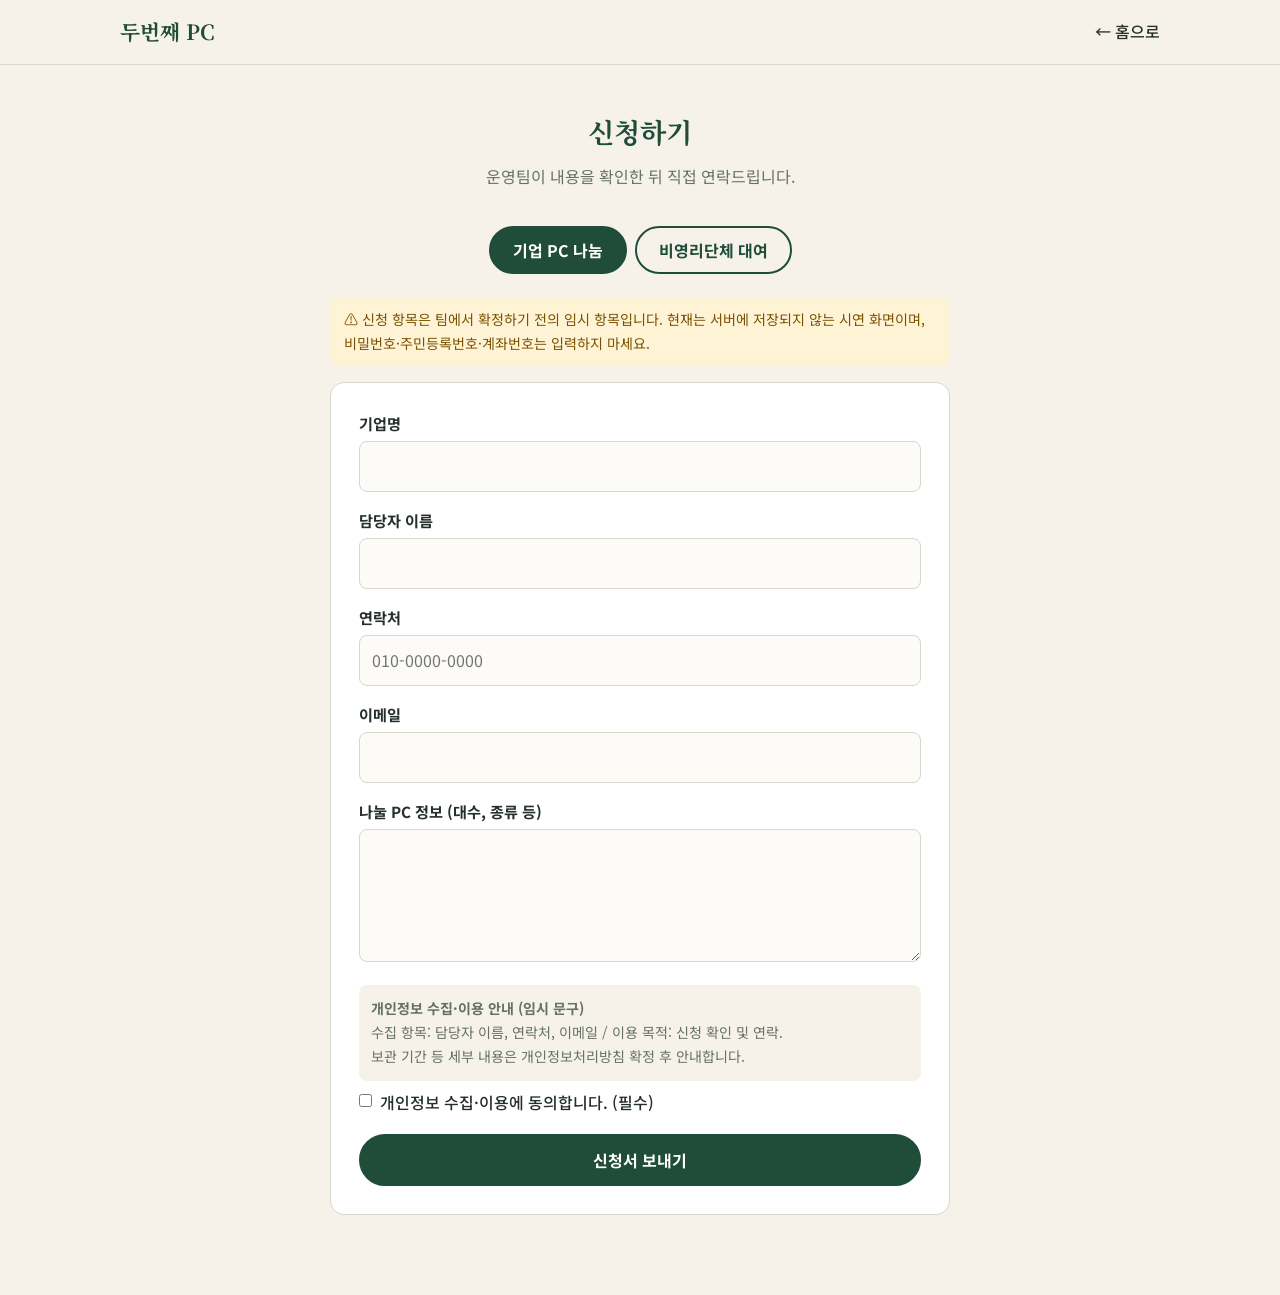
==== second-pc/apply.html @ fd27f325 "두번째 PC 소개 페이지와 신청 폼 추가 (PRD 1단계) - index.html: PRD 6장 화면 전체 (메뉴, 배너 슬라이드, 카드, 나눔 구조, 소식, 캠페인, 후기, 공지" ====
<!DOCTYPE html>
<html lang="ko">
<head>
<meta charset="UTF-8">
<meta name="viewport" content="width=device-width, initial-scale=1">
<title>신청하기 — 두번째 PC</title>
<link rel="preconnect" href="https://fonts.googleapis.com">
<link href="https://fonts.googleapis.com/css2?family=Noto+Sans+KR:wght@400;500;700&family=Noto+Serif+KR:wght@600;700&display=swap" rel="stylesheet">
<link rel="stylesheet" href="style.css">
</head>
<body>
<header class="top">
  <div class="wrap">
    <a href="index.html" class="logo">두번째 PC</a>
    <nav class="menu" style="display:flex"><a class="link" href="index.html">← 홈으로</a></nav>
  </div>
</header>

<main class="form-page">
  <div class="wrap">
    <h1 class="sec-title">신청하기</h1>
    <p class="sec-sub">운영팀이 내용을 확인한 뒤 직접 연락드립니다.</p>

    <div class="tabs">
      <button class="tab on" data-type="company" type="button">기업 PC 나눔</button>
      <button class="tab" data-type="npo" type="button">비영리단체 대여</button>
    </div>

    <p class="hint">⚠ 신청 항목은 팀에서 확정하기 전의 임시 항목입니다. 현재는 서버에 저장되지 않는 시연 화면이며, 비밀번호·주민등록번호·계좌번호는 입력하지 마세요.</p>

    <form class="apply" id="applyForm" novalidate>
      <div class="field">
        <label id="orgLabel" for="org">기업명</label>
        <input id="org" name="org" type="text" autocomplete="organization">
        <div class="err">필수 항목입니다.</div>
      </div>
      <div class="field">
        <label for="name">담당자 이름</label>
        <input id="name" name="name" type="text" autocomplete="name">
        <div class="err">필수 항목입니다.</div>
      </div>
      <div class="field">
        <label for="phone">연락처</label>
        <input id="phone" name="phone" type="tel" placeholder="010-0000-0000" autocomplete="tel">
        <div class="err">연락처를 숫자 9~11자리로 입력해 주세요.</div>
      </div>
      <div class="field">
        <label for="email">이메일</label>
        <input id="email" name="email" type="email" autocomplete="email">
        <div class="err">올바른 이메일 주소를 입력해 주세요.</div>
      </div>
      <div class="field">
        <label id="msgLabel" for="msg">나눌 PC 정보 (대수, 종류 등)</label>
        <textarea id="msg" name="msg" rows="4"></textarea>
        <div class="err">필수 항목입니다.</div>
      </div>

      <div class="consent">
        <b>개인정보 수집·이용 안내 (임시 문구)</b><br>
        수집 항목: 담당자 이름, 연락처, 이메일 / 이용 목적: 신청 확인 및 연락.<br>
        보관 기간 등 세부 내용은 개인정보처리방침 확정 후 안내합니다.
      </div>
      <label class="check field" id="consentField">
        <input type="checkbox" id="consent" style="width:auto;margin-top:5px">
        <span>개인정보 수집·이용에 동의합니다. (필수)</span>
      </label>
      <div class="field" id="consentErr"><div class="err" style="margin-top:-12px;margin-bottom:12px">동의가 필요합니다.</div></div>

      <button class="btn" type="submit" style="width:100%">신청서 보내기</button>
    </form>

    <div class="done" id="done">
      <h2>입력이 확인되었습니다 ✅</h2>
      <p style="margin:12px 0 20px">현재는 시연 화면이라 신청 내용이 저장되거나 전송되지 않았습니다.<br>저장 방식은 팀이 정한 뒤 연결합니다.</p>
      <a class="btn" href="index.html">홈으로 돌아가기</a>
    </div>
  </div>
</main>

<script src="main.js"></script>
</body>
</html>
---- second-pc/style.css ----
/* ★ 색을 바꾸고 싶으면 아래 :root 안의 색 코드만 바꾸세요 */
:root {
  --green: #1f4d3a;       /* 메인 짙은 초록 */
  --green-soft: #e3ece6;  /* 연한 초록 */
  --bg: #f6f2e9;          /* 밝은 베이지 배경 */
  --bg-alt: #ecebe6;      /* 연회색 */
  --card: #ffffff;
  --text: #25302a;
  --muted: #66716a;
  --line: #d9d6cb;
  --accent: #c8862a;      /* 강조 포인트 */
  --radius: 14px;
}
* { box-sizing: border-box; margin: 0; padding: 0; }
html { scroll-behavior: smooth; scroll-padding-top: 76px; }
body {
  font-family: "Noto Sans KR", "Malgun Gothic", sans-serif;
  color: var(--text); background: var(--bg); line-height: 1.7;
  word-break: keep-all; overflow-x: hidden;
}
h1, h2, h3 { font-family: "Noto Serif KR", "Batang", serif; line-height: 1.4; color: var(--green); }
a { color: inherit; text-decoration: none; }
.wrap { max-width: 1080px; margin: 0 auto; padding: 0 20px; }
section { padding: 72px 0; }
.alt { background: var(--bg-alt); }
.sec-title { font-size: 1.7rem; text-align: center; margin-bottom: 12px; }
.sec-sub { text-align: center; color: var(--muted); margin-bottom: 36px; }

/* 버튼 */
.btn {
  display: inline-block; padding: 12px 26px; border-radius: 999px; border: 2px solid var(--green);
  background: var(--green); color: #fff; font-weight: 700; cursor: pointer; font-size: 1rem;
  font-family: inherit; transition: .2s;
}
.btn:hover { background: #163a2b; }
.btn.ghost { background: transparent; color: var(--green); }
.btn.ghost:hover { background: var(--green-soft); }
.btn.light { background: #fff; color: var(--green); border-color: #fff; }
.btn.accent { background: var(--accent); border-color: var(--accent); }

/* 상단 메뉴 */
header.top {
  position: sticky; top: 0; z-index: 50; background: rgba(246,242,233,.95);
  backdrop-filter: blur(6px); border-bottom: 1px solid var(--line);
}
header.top .wrap { display: flex; align-items: center; justify-content: space-between; height: 64px; }
.logo { font-family: "Noto Serif KR", serif; font-weight: 700; font-size: 1.3rem; color: var(--green); }
nav.menu { display: flex; align-items: center; gap: 26px; }
nav.menu a.link { font-weight: 500; }
nav.menu a.link:hover { color: var(--green); text-decoration: underline; }
.burger { display: none; background: none; border: 0; font-size: 1.6rem; cursor: pointer; color: var(--green); }

/* 히어로 */
.hero { padding: 0; background: var(--green); color: #fff; overflow: hidden; }
.hero .wrap { display: grid; grid-template-columns: 1.05fr 1fr; gap: 40px; align-items: center; padding-top: 64px; padding-bottom: 64px; }
.hero h1 { color: #fff; font-size: 2.3rem; margin-bottom: 18px; }
.hero p { opacity: .92; margin-bottom: 28px; font-size: 1.05rem; }
.slider { position: relative; border-radius: var(--radius); overflow: hidden; aspect-ratio: 4/3; background: #2c6650; }
.slide { position: absolute; inset: 0; display: flex; align-items: center; justify-content: center; flex-direction: column;
  opacity: 0; transition: opacity .6s; text-align: center; padding: 20px; font-family: "Noto Serif KR", serif; font-size: 1.15rem; }
.slide.on { opacity: 1; }
.slide small { font-family: "Noto Sans KR", sans-serif; opacity: .75; margin-top: 8px; }
.slide:nth-child(1) { background: linear-gradient(135deg, #2c6650, #3f8068); }
.slide:nth-child(2) { background: linear-gradient(135deg, #5b7f4a, #7a9a62); }
.slide:nth-child(3) { background: linear-gradient(135deg, #8c7a4a, #b09a63); }
.dots { position: absolute; bottom: 12px; left: 0; right: 0; display: flex; justify-content: center; gap: 8px; }
.dots button { width: 10px; height: 10px; border-radius: 50%; border: 0; background: rgba(255,255,255,.5); cursor: pointer; }
.dots button.on { background: #fff; }

/* 카드 공통 */
.grid { display: grid; gap: 22px; }
.g3 { grid-template-columns: repeat(3, 1fr); }
.g4 { grid-template-columns: repeat(4, 1fr); }
.card { background: var(--card); border: 1px solid var(--line); border-radius: var(--radius); padding: 28px 24px; }
.card h3 { font-size: 1.15rem; margin-bottom: 8px; }
.card p { color: var(--muted); font-size: .95rem; }
.card .go { display: inline-block; margin-top: 14px; font-weight: 700; color: var(--green); }
.card .go:hover { text-decoration: underline; }
.icon { font-size: 1.8rem; margin-bottom: 10px; }
.shortcut { margin-top: -36px; padding: 0 0 40px; position: relative; z-index: 2; }
.shortcut .card { box-shadow: 0 8px 24px rgba(0,0,0,.08); }

/* 나눔 구조 */
.struct .who { display: inline-block; background: var(--green-soft); color: var(--green); font-weight: 700; font-size: .85rem; padding: 2px 12px; border-radius: 999px; margin-bottom: 10px; }
.note { text-align: center; margin-top: 22px; color: var(--muted); font-size: .95rem; }
.tbd { display: inline-block; background: #fff3d6; color: #7a5200; padding: 1px 10px; border-radius: 6px; font-size: .85rem; font-weight: 700; }

/* 소식 */
.photo { aspect-ratio: 4/3; border-radius: 10px; margin-bottom: 12px; display: flex; align-items: center; justify-content: center;
  background: repeating-linear-gradient(45deg, #e6e4da, #e6e4da 10px, #efede4 10px, #efede4 20px); color: var(--muted); font-size: .85rem; }
.tag { font-size: .8rem; color: var(--accent); font-weight: 700; }
.news-card { padding: 16px; }
.news-card h3 { font-size: 1rem; margin-top: 2px; }
.more { text-align: right; margin-top: 16px; }
.more a { color: var(--green); font-weight: 700; }

/* 배너 */
.banner { background: var(--green); color: #fff; text-align: center; }
.banner h2 { color: #fff; font-size: 1.7rem; margin-bottom: 12px; }
.banner p { opacity: .9; margin-bottom: 24px; }

/* 캠페인 / 가치 */
.badge { font-size: .75rem; background: #fff3d6; color: #7a5200; border-radius: 6px; padding: 2px 8px; margin-left: 6px; vertical-align: middle; font-family: "Noto Sans KR", sans-serif; }
.value { text-align: center; }

/* 후기 / 공지 */
.review q { display: block; quotes: none; min-height: 72px; color: var(--muted); }
.review .empty { color: #9a9e98; font-style: italic; }
.review b { display: block; margin-top: 12px; color: var(--green); }
.notice h3 { font-size: 1.05rem; border-bottom: 2px solid var(--green); padding-bottom: 8px; margin-bottom: 10px; }
.notice ul { list-style: none; font-size: .92rem; }
.notice li { padding: 4px 0; border-bottom: 1px dashed var(--line); }
.notice .empty { color: #9a9e98; font-size: .9rem; }

/* 리포트/원칙 */
.report-box { text-align: center; padding: 36px 24px; }

/* 하단 */
.links { display: flex; gap: 14px; justify-content: center; flex-wrap: wrap; margin-bottom: 36px; }
.partners { display: grid; grid-template-columns: repeat(6, 1fr); gap: 14px; }
.partner { aspect-ratio: 3/2; border: 1px dashed var(--line); border-radius: 10px; background: #fff; display: flex; align-items: center; justify-content: center; color: #9a9e98; font-size: .8rem; text-align: center; padding: 4px; }
footer { background: #17251e; color: #c9d3cc; padding: 40px 0 90px; font-size: .9rem; }
footer .flinks { display: flex; gap: 20px; flex-wrap: wrap; margin-bottom: 14px; }
footer .flinks a:hover { text-decoration: underline; color: #fff; }
.fab { position: fixed; right: 20px; bottom: 20px; z-index: 60; box-shadow: 0 6px 18px rgba(0,0,0,.25); }

/* 신청 폼 */
.form-page { padding: 48px 0 80px; }
.tabs { display: flex; gap: 8px; justify-content: center; margin: 24px 0; }
.tab { padding: 10px 22px; border-radius: 999px; border: 2px solid var(--green); background: transparent; color: var(--green); font-weight: 700; cursor: pointer; font-family: inherit; font-size: 1rem; }
.tab.on { background: var(--green); color: #fff; }
form.apply { max-width: 620px; margin: 0 auto; background: #fff; border: 1px solid var(--line); border-radius: var(--radius); padding: 28px; }
.field { margin-bottom: 16px; }
.field label { display: block; font-weight: 700; margin-bottom: 4px; font-size: .95rem; }
.field input, .field textarea { width: 100%; padding: 11px 12px; border: 1px solid var(--line); border-radius: 8px; font: inherit; background: #fcfbf8; }
.field input:focus, .field textarea:focus { outline: 2px solid var(--green); border-color: transparent; }
.field.bad input, .field.bad textarea { border-color: #c0392b; background: #fdf1ef; }
.err { color: #c0392b; font-size: .85rem; display: none; margin-top: 2px; }
.field.bad .err { display: block; }
.consent { background: var(--bg); border-radius: 8px; padding: 12px; font-size: .88rem; color: var(--muted); margin-bottom: 8px; }
.check { display: flex; gap: 8px; align-items: flex-start; font-weight: 500; margin-bottom: 18px; }
.done { display: none; max-width: 620px; margin: 0 auto; text-align: center; background: var(--green-soft); border-radius: var(--radius); padding: 36px 24px; }
.done.show { display: block; }
.hint { max-width: 620px; margin: 0 auto 16px; font-size: .88rem; color: #7a5200; background: #fff3d6; border-radius: 8px; padding: 10px 14px; }

/* 모바일 */
@media (max-width: 860px) {
  .hero .wrap { grid-template-columns: 1fr; padding-top: 40px; padding-bottom: 56px; }
  .hero h1 { font-size: 1.7rem; }
  .g3, .g4 { grid-template-columns: 1fr 1fr; }
  .partners { grid-template-columns: repeat(3, 1fr); }
  .burger { display: block; }
  nav.menu { display: none; position: absolute; top: 64px; left: 0; right: 0; background: var(--bg); flex-direction: column; padding: 18px; gap: 14px; border-bottom: 1px solid var(--line); }
  nav.menu.open { display: flex; }
  .shortcut { margin-top: -24px; }
  section { padding: 52px 0; }
}
@media (max-width: 560px) {
  .g3, .g4 { grid-template-columns: 1fr; }
}
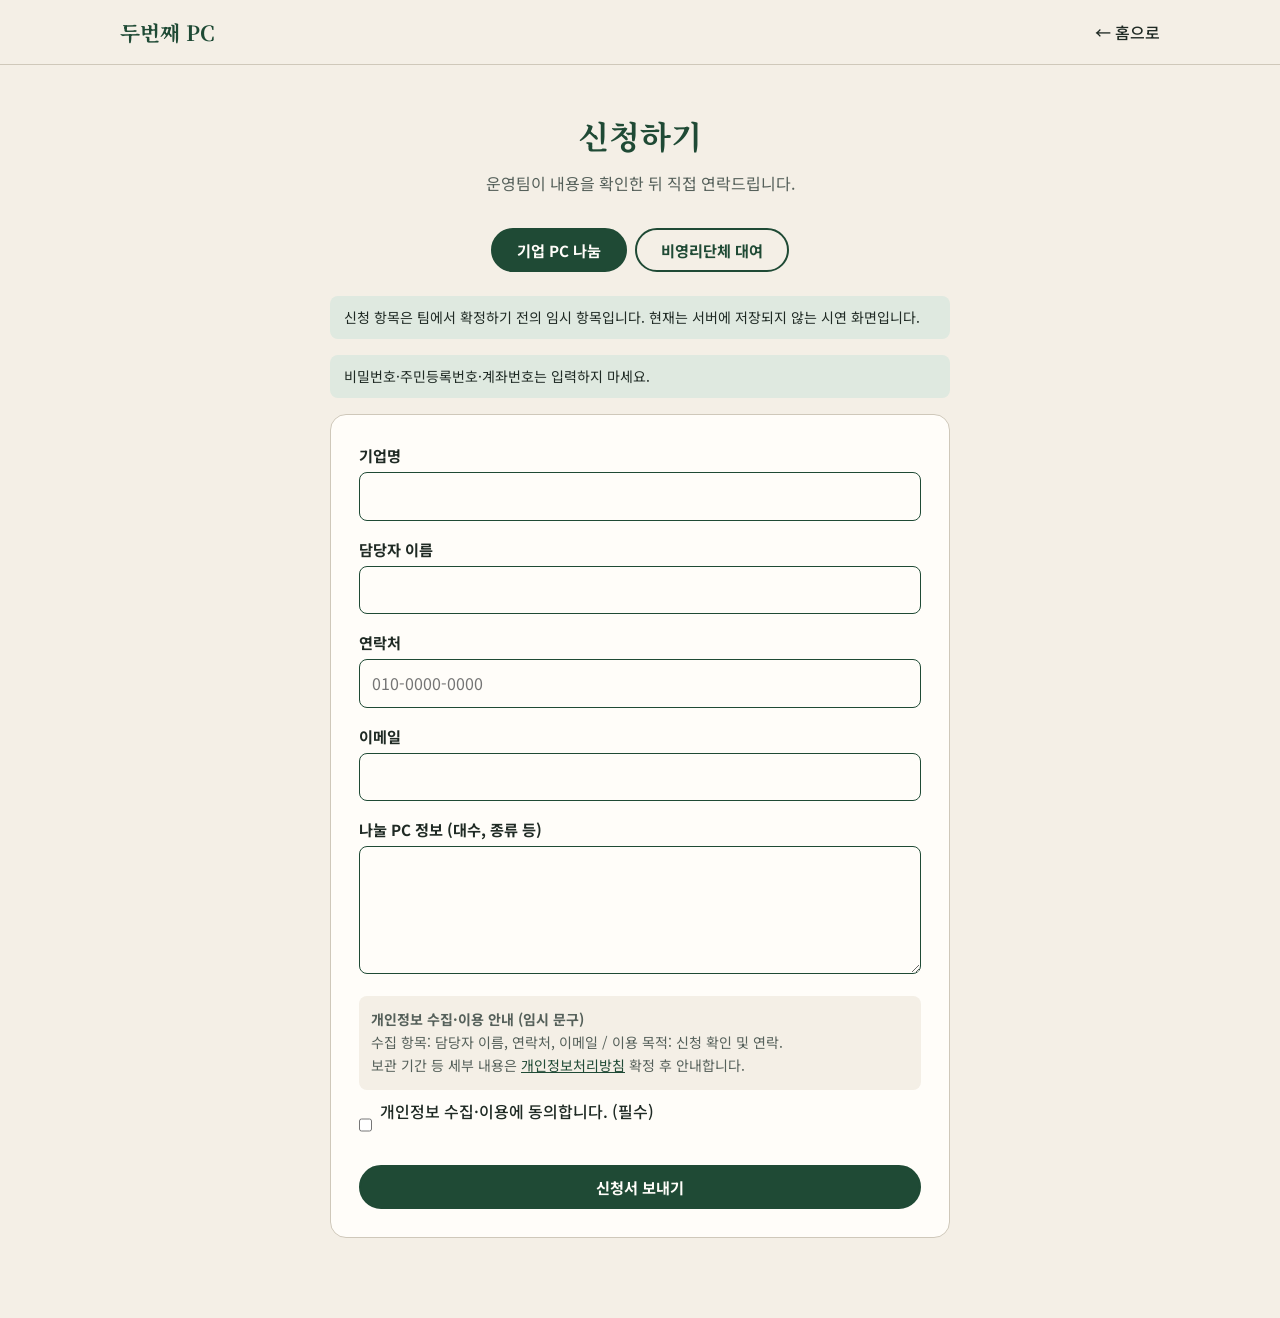
==== commit 471fbbea: "두번째 PC 1단계 마무리: 디자인 시스템 적용, 새 페이지 4개, 구글 폼 연결 - style.css를 디자인 시스템 색·글꼴·모서리 값으로 교체하고 이모지·그라데이션 제거 - " ====
--- a/second-pc/apply.html
+++ b/second-pc/apply.html
@@ -26,7 +26,8 @@
       <button class="tab" data-type="npo" type="button">비영리단체 대여</button>
     </div>
 
-    <p class="hint">⚠ 신청 항목은 팀에서 확정하기 전의 임시 항목입니다. 현재는 서버에 저장되지 않는 시연 화면이며, 비밀번호·주민등록번호·계좌번호는 입력하지 마세요.</p>
+    <p class="hint" id="demoHint">신청 항목은 팀에서 확정하기 전의 임시 항목입니다. 현재는 서버에 저장되지 않는 시연 화면입니다.</p>
+    <p class="hint">비밀번호·주민등록번호·계좌번호는 입력하지 마세요.</p>
 
     <form class="apply" id="applyForm" novalidate>
       <div class="field">
@@ -58,7 +59,7 @@
       <div class="consent">
         <b>개인정보 수집·이용 안내 (임시 문구)</b><br>
         수집 항목: 담당자 이름, 연락처, 이메일 / 이용 목적: 신청 확인 및 연락.<br>
-        보관 기간 등 세부 내용은 개인정보처리방침 확정 후 안내합니다.
+        보관 기간 등 세부 내용은 <a href="privacy.html" target="_blank">개인정보처리방침</a> 확정 후 안내합니다.
       </div>
       <label class="check field" id="consentField">
         <input type="checkbox" id="consent" style="width:auto;margin-top:5px">
@@ -66,17 +67,19 @@
       </label>
       <div class="field" id="consentErr"><div class="err" style="margin-top:-12px;margin-bottom:12px">동의가 필요합니다.</div></div>
 
-      <button class="btn" type="submit" style="width:100%">신청서 보내기</button>
+      <button class="btn" type="submit" id="submitBtn" style="width:100%">신청서 보내기</button>
+      <p class="submit-err" id="submitErr">전송하지 못했습니다. 인터넷 연결을 확인하고 다시 시도해 주세요.</p>
     </form>
 
     <div class="done" id="done">
-      <h2>입력이 확인되었습니다 ✅</h2>
-      <p style="margin:12px 0 20px">현재는 시연 화면이라 신청 내용이 저장되거나 전송되지 않았습니다.<br>저장 방식은 팀이 정한 뒤 연결합니다.</p>
+      <h2 id="doneTitle">신청이 접수되었습니다</h2>
+      <p style="margin:12px 0 20px" id="doneText">운영팀이 내용을 확인한 뒤 직접 연락드립니다.</p>
       <a class="btn" href="index.html">홈으로 돌아가기</a>
     </div>
   </div>
 </main>
 
+<script src="config.js"></script>
 <script src="main.js"></script>
 </body>
 </html>
--- a/second-pc/style.css
+++ b/second-pc/style.css
@@ -1,160 +1,189 @@
-/* ★ 색을 바꾸고 싶으면 아래 :root 안의 색 코드만 바꾸세요 */
+/* ★ 색을 바꾸고 싶으면 아래 :root 안의 색 코드만 바꾸세요 (디자인 시스템 토큰과 같은 값) */
 :root {
-  --green: #1f4d3a;       /* 메인 짙은 초록 */
-  --green-soft: #e3ece6;  /* 연한 초록 */
-  --bg: #f6f2e9;          /* 밝은 베이지 배경 */
-  --bg-alt: #ecebe6;      /* 연회색 */
-  --card: #ffffff;
-  --text: #25302a;
-  --muted: #66716a;
-  --line: #d9d6cb;
-  --accent: #c8862a;      /* 강조 포인트 */
-  --radius: 14px;
+  --green-900: #1f4a35;   /* 메인 색: 로고, 주요 버튼, 히어로 */
+  --green-700: #2f6b4c;   /* 버튼에 마우스를 올렸을 때 */
+  --green-100: #dfe9e0;   /* 분류 태그, 사진 자리 */
+  --beige: #f4efe6;       /* 페이지 바탕 */
+  --gray: #ebeae6;        /* 영역 구분 바탕 */
+  --white: #fffdf9;       /* 카드, 입력 칸 */
+  --ink: #1f2a24;         /* 본문 글자 */
+  --ink-muted: #55605a;   /* 보조 글자 */
+  --line: #cfc8ba;        /* 카드 테두리 */
+  --sand-300: #d9c9a8;    /* 장식 면 */
+  --amber-500: #c58b2a;   /* 장식 포인트 (글자색 금지) */
+  --on-green: #fffdf9;
+  --on-green-muted: #cfe0d3;
+  --error: #a8321f;
+  --r-sm: 4px; --r-md: 8px; --r-lg: 16px;
+  --serif: "Noto Serif KR", "Nanum Myeongjo", "Batang", serif;
+  --sans: "Noto Sans KR", "Malgun Gothic", "Apple SD Gothic Neo", sans-serif;
 }
 * { box-sizing: border-box; margin: 0; padding: 0; }
 html { scroll-behavior: smooth; scroll-padding-top: 76px; }
 body {
-  font-family: "Noto Sans KR", "Malgun Gothic", sans-serif;
-  color: var(--text); background: var(--bg); line-height: 1.7;
+  font-family: var(--sans); font-size: 16px;
+  color: var(--ink); background: var(--beige); line-height: 1.65;
   word-break: keep-all; overflow-x: hidden;
 }
-h1, h2, h3 { font-family: "Noto Serif KR", "Batang", serif; line-height: 1.4; color: var(--green); }
+h1, h2, h3 { font-family: var(--serif); line-height: 1.4; color: var(--green-900); }
 a { color: inherit; text-decoration: none; }
+:focus-visible { outline: 3px solid var(--green-900); outline-offset: 2px; }
+.hero :focus-visible, .banner :focus-visible, footer :focus-visible { outline-color: var(--on-green); }
 .wrap { max-width: 1080px; margin: 0 auto; padding: 0 20px; }
-section { padding: 72px 0; }
-.alt { background: var(--bg-alt); }
-.sec-title { font-size: 1.7rem; text-align: center; margin-bottom: 12px; }
-.sec-sub { text-align: center; color: var(--muted); margin-bottom: 36px; }
+section { padding: 80px 0; }
+.alt { background: var(--gray); }
+.sec-title { font-size: 2rem; text-align: center; margin-bottom: 12px; }
+.sec-sub { text-align: center; color: var(--ink-muted); margin-bottom: 32px; }
 
-/* 버튼 */
+/* 버튼 (높이 44px 이상) */
 .btn {
-  display: inline-block; padding: 12px 26px; border-radius: 999px; border: 2px solid var(--green);
-  background: var(--green); color: #fff; font-weight: 700; cursor: pointer; font-size: 1rem;
-  font-family: inherit; transition: .2s;
+  display: inline-flex; align-items: center; justify-content: center; min-height: 44px;
+  padding: 0 24px; border-radius: 999px; border: 2px solid var(--green-900);
+  background: var(--green-900); color: var(--on-green); font-weight: 700; cursor: pointer;
+  font-size: .95rem; font-family: inherit; transition: background .2s;
 }
-.btn:hover { background: #163a2b; }
-.btn.ghost { background: transparent; color: var(--green); }
-.btn.ghost:hover { background: var(--green-soft); }
-.btn.light { background: #fff; color: var(--green); border-color: #fff; }
-.btn.accent { background: var(--accent); border-color: var(--accent); }
+.btn:hover { background: var(--green-700); border-color: var(--green-700); }
+.btn.ghost { background: transparent; color: var(--green-900); }
+.btn.ghost:hover { background: var(--green-100); border-color: var(--green-900); }
+.btn.light { background: var(--white); color: var(--green-900); border-color: var(--white); }
+.btn.light:hover { background: var(--green-100); border-color: var(--green-100); }
+.btn:disabled { opacity: .6; cursor: not-allowed; }
 
 /* 상단 메뉴 */
 header.top {
-  position: sticky; top: 0; z-index: 50; background: rgba(246,242,233,.95);
-  backdrop-filter: blur(6px); border-bottom: 1px solid var(--line);
+  position: sticky; top: 0; z-index: 50; background: var(--beige);
+  border-bottom: 1px solid var(--line);
 }
 header.top .wrap { display: flex; align-items: center; justify-content: space-between; height: 64px; }
-.logo { font-family: "Noto Serif KR", serif; font-weight: 700; font-size: 1.3rem; color: var(--green); }
+.logo { font-family: var(--serif); font-weight: 700; font-size: 1.3rem; color: var(--green-900); }
 nav.menu { display: flex; align-items: center; gap: 26px; }
-nav.menu a.link { font-weight: 500; }
-nav.menu a.link:hover { color: var(--green); text-decoration: underline; }
-.burger { display: none; background: none; border: 0; font-size: 1.6rem; cursor: pointer; color: var(--green); }
+nav.menu a.link { font-weight: 500; min-height: 44px; display: inline-flex; align-items: center; }
+nav.menu a.link:hover { color: var(--green-900); text-decoration: underline; }
+.burger { display: none; background: none; border: 0; font-size: 1.6rem; cursor: pointer; color: var(--green-900); min-width: 44px; min-height: 44px; }
 
 /* 히어로 */
-.hero { padding: 0; background: var(--green); color: #fff; overflow: hidden; }
-.hero .wrap { display: grid; grid-template-columns: 1.05fr 1fr; gap: 40px; align-items: center; padding-top: 64px; padding-bottom: 64px; }
-.hero h1 { color: #fff; font-size: 2.3rem; margin-bottom: 18px; }
-.hero p { opacity: .92; margin-bottom: 28px; font-size: 1.05rem; }
-.slider { position: relative; border-radius: var(--radius); overflow: hidden; aspect-ratio: 4/3; background: #2c6650; }
+.hero { padding: 0; background: var(--green-900); color: var(--on-green); overflow: hidden; }
+.hero .wrap { display: grid; grid-template-columns: 1.05fr 1fr; gap: 48px; align-items: center; padding-top: 64px; padding-bottom: 80px; }
+.hero h1 { color: var(--on-green); font-size: 2.75rem; line-height: 1.32; margin-bottom: 18px; }
+.hero p { color: var(--on-green-muted); margin-bottom: 28px; font-size: 1.05rem; }
+.slider { position: relative; border-radius: var(--r-lg); overflow: hidden; aspect-ratio: 4/3; background: var(--green-700); }
 .slide { position: absolute; inset: 0; display: flex; align-items: center; justify-content: center; flex-direction: column;
-  opacity: 0; transition: opacity .6s; text-align: center; padding: 20px; font-family: "Noto Serif KR", serif; font-size: 1.15rem; }
+  opacity: 0; transition: opacity .6s; text-align: center; padding: 20px; font-family: var(--serif); font-size: 1.15rem; }
 .slide.on { opacity: 1; }
-.slide small { font-family: "Noto Sans KR", sans-serif; opacity: .75; margin-top: 8px; }
-.slide:nth-child(1) { background: linear-gradient(135deg, #2c6650, #3f8068); }
-.slide:nth-child(2) { background: linear-gradient(135deg, #5b7f4a, #7a9a62); }
-.slide:nth-child(3) { background: linear-gradient(135deg, #8c7a4a, #b09a63); }
-.dots { position: absolute; bottom: 12px; left: 0; right: 0; display: flex; justify-content: center; gap: 8px; }
-.dots button { width: 10px; height: 10px; border-radius: 50%; border: 0; background: rgba(255,255,255,.5); cursor: pointer; }
-.dots button.on { background: #fff; }
+.slide small { font-family: var(--sans); margin-top: 8px; font-size: .85rem; }
+.slide:nth-child(1) { background: var(--green-700); color: var(--on-green); }
+.slide:nth-child(2) { background: var(--green-100); color: var(--ink); }
+.slide:nth-child(3) { background: var(--sand-300); color: var(--ink); }
+.dots { position: absolute; bottom: 8px; left: 0; right: 0; display: flex; justify-content: center; gap: 4px; }
+.dots button { width: 24px; height: 24px; border: 0; background: none; cursor: pointer; position: relative; }
+.dots button::after { content: ""; position: absolute; left: 7px; top: 7px; width: 10px; height: 10px; border-radius: 50%; background: var(--white); border: 2px solid var(--green-900); }
+.dots button.on::after { background: var(--green-900); }
 
 /* 카드 공통 */
-.grid { display: grid; gap: 22px; }
+.grid { display: grid; gap: 16px; }
 .g3 { grid-template-columns: repeat(3, 1fr); }
 .g4 { grid-template-columns: repeat(4, 1fr); }
-.card { background: var(--card); border: 1px solid var(--line); border-radius: var(--radius); padding: 28px 24px; }
-.card h3 { font-size: 1.15rem; margin-bottom: 8px; }
-.card p { color: var(--muted); font-size: .95rem; }
-.card .go { display: inline-block; margin-top: 14px; font-weight: 700; color: var(--green); }
+.g2 { grid-template-columns: repeat(2, 1fr); }
+.card { background: var(--white); border: 1px solid var(--line); border-radius: var(--r-lg); padding: 24px; box-shadow: 0 1px 2px rgba(31,42,36,.08); }
+.card h3 { font-size: 1.25rem; line-height: 1.5; margin-bottom: 12px; }
+.card p { color: var(--ink-muted); font-size: .875rem; line-height: 1.6; }
+.card .go { display: inline-flex; align-items: center; min-height: 44px; margin-top: 4px; font-weight: 700; color: var(--green-900); }
 .card .go:hover { text-decoration: underline; }
-.icon { font-size: 1.8rem; margin-bottom: 10px; }
-.shortcut { margin-top: -36px; padding: 0 0 40px; position: relative; z-index: 2; }
-.shortcut .card { box-shadow: 0 8px 24px rgba(0,0,0,.08); }
+.shortcut { margin-top: -40px; padding: 0 0 48px; position: relative; z-index: 2; }
 
 /* 나눔 구조 */
-.struct .who { display: inline-block; background: var(--green-soft); color: var(--green); font-weight: 700; font-size: .85rem; padding: 2px 12px; border-radius: 999px; margin-bottom: 10px; }
-.note { text-align: center; margin-top: 22px; color: var(--muted); font-size: .95rem; }
-.tbd { display: inline-block; background: #fff3d6; color: #7a5200; padding: 1px 10px; border-radius: 6px; font-size: .85rem; font-weight: 700; }
+.struct .who { display: inline-block; background: var(--green-100); color: var(--green-900); font-weight: 500; font-size: .75rem; line-height: 1.5; padding: 2px 8px; border-radius: var(--r-sm); margin-bottom: 12px; }
+.note { text-align: center; margin-top: 24px; color: var(--ink-muted); font-size: .875rem; }
+.tbd { display: inline-block; background: var(--green-100); color: var(--green-900); padding: 0 8px; border-radius: var(--r-sm); font-size: .75rem; line-height: 1.6; font-weight: 700; }
 
 /* 소식 */
-.photo { aspect-ratio: 4/3; border-radius: 10px; margin-bottom: 12px; display: flex; align-items: center; justify-content: center;
-  background: repeating-linear-gradient(45deg, #e6e4da, #e6e4da 10px, #efede4 10px, #efede4 20px); color: var(--muted); font-size: .85rem; }
-.tag { font-size: .8rem; color: var(--accent); font-weight: 700; }
+.photo { aspect-ratio: 4/3; border-radius: var(--r-md); margin-bottom: 12px; display: flex; align-items: center; justify-content: center;
+  background: var(--green-100); color: var(--green-900); font-size: .875rem; }
+.tag { display: inline-block; background: var(--green-100); color: var(--green-900); font-size: .75rem; line-height: 1.5; padding: 0 8px; border-radius: var(--r-sm); font-weight: 500; }
 .news-card { padding: 16px; }
-.news-card h3 { font-size: 1rem; margin-top: 2px; }
+.news-card h3 { font-size: 1rem; margin-top: 8px; margin-bottom: 0; }
 .more { text-align: right; margin-top: 16px; }
-.more a { color: var(--green); font-weight: 700; }
+.more a { color: var(--green-900); font-weight: 700; display: inline-flex; align-items: center; min-height: 44px; }
+.more a:hover { text-decoration: underline; }
 
 /* 배너 */
-.banner { background: var(--green); color: #fff; text-align: center; }
-.banner h2 { color: #fff; font-size: 1.7rem; margin-bottom: 12px; }
-.banner p { opacity: .9; margin-bottom: 24px; }
+.banner { background: var(--green-900); color: var(--on-green); text-align: center; }
+.banner h2 { color: var(--on-green); font-size: 1.5rem; line-height: 1.5; margin-bottom: 12px; }
+.banner p { color: var(--on-green-muted); margin-bottom: 24px; }
 
 /* 캠페인 / 가치 */
-.badge { font-size: .75rem; background: #fff3d6; color: #7a5200; border-radius: 6px; padding: 2px 8px; margin-left: 6px; vertical-align: middle; font-family: "Noto Sans KR", sans-serif; }
+.badge { font-size: .75rem; background: var(--green-100); color: var(--green-900); border-radius: var(--r-sm); padding: 0 8px; margin-left: 6px; vertical-align: middle; font-family: var(--sans); font-weight: 700; }
 .value { text-align: center; }
 
 /* 후기 / 공지 */
-.review q { display: block; quotes: none; min-height: 72px; color: var(--muted); }
-.review .empty { color: #9a9e98; font-style: italic; }
-.review b { display: block; margin-top: 12px; color: var(--green); }
-.notice h3 { font-size: 1.05rem; border-bottom: 2px solid var(--green); padding-bottom: 8px; margin-bottom: 10px; }
-.notice ul { list-style: none; font-size: .92rem; }
-.notice li { padding: 4px 0; border-bottom: 1px dashed var(--line); }
-.notice .empty { color: #9a9e98; font-size: .9rem; }
+.review q { display: block; quotes: none; min-height: 72px; color: var(--ink-muted); }
+.review .empty { font-style: italic; }
+.review b { display: block; margin-top: 12px; color: var(--green-900); }
+.notice h3 { font-size: 1.05rem; border-bottom: 2px solid var(--green-900); padding-bottom: 8px; margin-bottom: 10px; }
+.notice ul { list-style: none; font-size: .875rem; }
+.notice li { padding: 4px 0; border-bottom: 1px solid var(--line); }
+.notice .empty { color: var(--ink-muted); font-size: .875rem; }
 
 /* 리포트/원칙 */
-.report-box { text-align: center; padding: 36px 24px; }
+.report-box { text-align: center; padding: 32px 24px; }
+.report-box .go { margin-top: 12px; }
 
 /* 하단 */
-.links { display: flex; gap: 14px; justify-content: center; flex-wrap: wrap; margin-bottom: 36px; }
-.partners { display: grid; grid-template-columns: repeat(6, 1fr); gap: 14px; }
-.partner { aspect-ratio: 3/2; border: 1px dashed var(--line); border-radius: 10px; background: #fff; display: flex; align-items: center; justify-content: center; color: #9a9e98; font-size: .8rem; text-align: center; padding: 4px; }
-footer { background: #17251e; color: #c9d3cc; padding: 40px 0 90px; font-size: .9rem; }
-footer .flinks { display: flex; gap: 20px; flex-wrap: wrap; margin-bottom: 14px; }
-footer .flinks a:hover { text-decoration: underline; color: #fff; }
-.fab { position: fixed; right: 20px; bottom: 20px; z-index: 60; box-shadow: 0 6px 18px rgba(0,0,0,.25); }
+.links { display: flex; gap: 16px; justify-content: center; flex-wrap: wrap; margin-bottom: 32px; }
+.partners { display: grid; grid-template-columns: repeat(6, 1fr); gap: 16px; }
+.partner { aspect-ratio: 3/2; border: 1px dashed var(--ink-muted); border-radius: var(--r-md); background: var(--white); display: flex; align-items: center; justify-content: center; color: var(--ink-muted); font-size: .8rem; text-align: center; padding: 4px; }
+footer { background: var(--ink); color: var(--on-green-muted); padding: 40px 0 96px; font-size: .875rem; }
+footer .flinks { display: flex; gap: 20px; flex-wrap: wrap; margin-bottom: 8px; }
+footer .flinks a { display: inline-flex; align-items: center; min-height: 44px; }
+footer .flinks a:hover { text-decoration: underline; color: var(--on-green); }
+.fab { position: fixed; right: 20px; bottom: 20px; z-index: 60; box-shadow: 0 4px 12px rgba(31,42,36,.25); }
 
-/* 신청 폼 */
+/* 신청 폼 / 일반 본문 페이지 */
 .form-page { padding: 48px 0 80px; }
 .tabs { display: flex; gap: 8px; justify-content: center; margin: 24px 0; }
-.tab { padding: 10px 22px; border-radius: 999px; border: 2px solid var(--green); background: transparent; color: var(--green); font-weight: 700; cursor: pointer; font-family: inherit; font-size: 1rem; }
-.tab.on { background: var(--green); color: #fff; }
-form.apply { max-width: 620px; margin: 0 auto; background: #fff; border: 1px solid var(--line); border-radius: var(--radius); padding: 28px; }
+.tab { min-height: 44px; padding: 0 24px; border-radius: 999px; border: 2px solid var(--green-900); background: transparent; color: var(--green-900); font-weight: 700; cursor: pointer; font-family: inherit; font-size: .95rem; }
+.tab.on { background: var(--green-900); color: var(--on-green); }
+form.apply { max-width: 620px; margin: 0 auto; background: var(--white); border: 1px solid var(--line); border-radius: var(--r-lg); padding: 28px; }
 .field { margin-bottom: 16px; }
 .field label { display: block; font-weight: 700; margin-bottom: 4px; font-size: .95rem; }
-.field input, .field textarea { width: 100%; padding: 11px 12px; border: 1px solid var(--line); border-radius: 8px; font: inherit; background: #fcfbf8; }
-.field input:focus, .field textarea:focus { outline: 2px solid var(--green); border-color: transparent; }
-.field.bad input, .field.bad textarea { border-color: #c0392b; background: #fdf1ef; }
-.err { color: #c0392b; font-size: .85rem; display: none; margin-top: 2px; }
+.field input, .field textarea { width: 100%; min-height: 44px; padding: 10px 12px; border: 1px solid var(--green-900); border-radius: var(--r-md); font: inherit; background: var(--white); color: var(--ink); }
+.field.bad input, .field.bad textarea { border: 2px solid var(--error); }
+.err { color: var(--error); font-size: .85rem; display: none; margin-top: 4px; }
 .field.bad .err { display: block; }
-.consent { background: var(--bg); border-radius: 8px; padding: 12px; font-size: .88rem; color: var(--muted); margin-bottom: 8px; }
+.consent { background: var(--beige); border-radius: var(--r-md); padding: 12px; font-size: .875rem; color: var(--ink-muted); margin-bottom: 8px; }
+.consent a { color: var(--green-900); text-decoration: underline; }
 .check { display: flex; gap: 8px; align-items: flex-start; font-weight: 500; margin-bottom: 18px; }
-.done { display: none; max-width: 620px; margin: 0 auto; text-align: center; background: var(--green-soft); border-radius: var(--radius); padding: 36px 24px; }
+.done { display: none; max-width: 620px; margin: 0 auto; text-align: center; background: var(--green-100); border-radius: var(--r-lg); padding: 36px 24px; }
 .done.show { display: block; }
-.hint { max-width: 620px; margin: 0 auto 16px; font-size: .88rem; color: #7a5200; background: #fff3d6; border-radius: 8px; padding: 10px 14px; }
+.hint { max-width: 620px; margin: 0 auto 16px; font-size: .875rem; color: var(--ink); background: var(--green-100); border-radius: var(--r-md); padding: 10px 14px; }
+.hint.hidden { display: none; }
+.submit-err { color: var(--error); font-size: .9rem; margin-top: 12px; display: none; text-align: center; }
+.submit-err.show { display: block; }
+
+.doc { max-width: 760px; margin: 0 auto; padding: 48px 20px 80px; }
+.doc h1 { font-size: 2rem; margin-bottom: 12px; text-align: left; }
+.doc h2 { font-size: 1.5rem; margin: 32px 0 12px; }
+.doc p, .doc li { color: var(--ink); margin-bottom: 8px; }
+.doc ul { padding-left: 20px; }
+.draft { background: var(--green-100); border-radius: var(--r-md); padding: 12px 16px; font-size: .9rem; margin: 16px 0 24px; }
+table.blank { width: 100%; border-collapse: collapse; background: var(--white); border: 1px solid var(--line); margin: 12px 0; }
+table.blank th, table.blank td { border: 1px solid var(--line); padding: 10px 12px; text-align: left; font-size: .9rem; }
+table.blank th { background: var(--green-100); color: var(--green-900); }
 
 /* 모바일 */
 @media (max-width: 860px) {
-  .hero .wrap { grid-template-columns: 1fr; padding-top: 40px; padding-bottom: 56px; }
-  .hero h1 { font-size: 1.7rem; }
+  .hero .wrap { grid-template-columns: 1fr; padding-top: 40px; padding-bottom: 56px; gap: 32px; }
+  .hero h1 { font-size: 1.9rem; }
+  .sec-title { font-size: 1.6rem; }
   .g3, .g4 { grid-template-columns: 1fr 1fr; }
   .partners { grid-template-columns: repeat(3, 1fr); }
   .burger { display: block; }
-  nav.menu { display: none; position: absolute; top: 64px; left: 0; right: 0; background: var(--bg); flex-direction: column; padding: 18px; gap: 14px; border-bottom: 1px solid var(--line); }
+  nav.menu { display: none; position: absolute; top: 64px; left: 0; right: 0; background: var(--beige); flex-direction: column; align-items: flex-start; padding: 16px 20px; gap: 4px; border-bottom: 1px solid var(--line); }
   nav.menu.open { display: flex; }
   .shortcut { margin-top: -24px; }
-  section { padding: 52px 0; }
+  section { padding: 56px 0; }
 }
 @media (max-width: 560px) {
-  .g3, .g4 { grid-template-columns: 1fr; }
+  .g3, .g4, .g2 { grid-template-columns: 1fr; }
+  .hero h1 { font-size: 1.6rem; }
 }
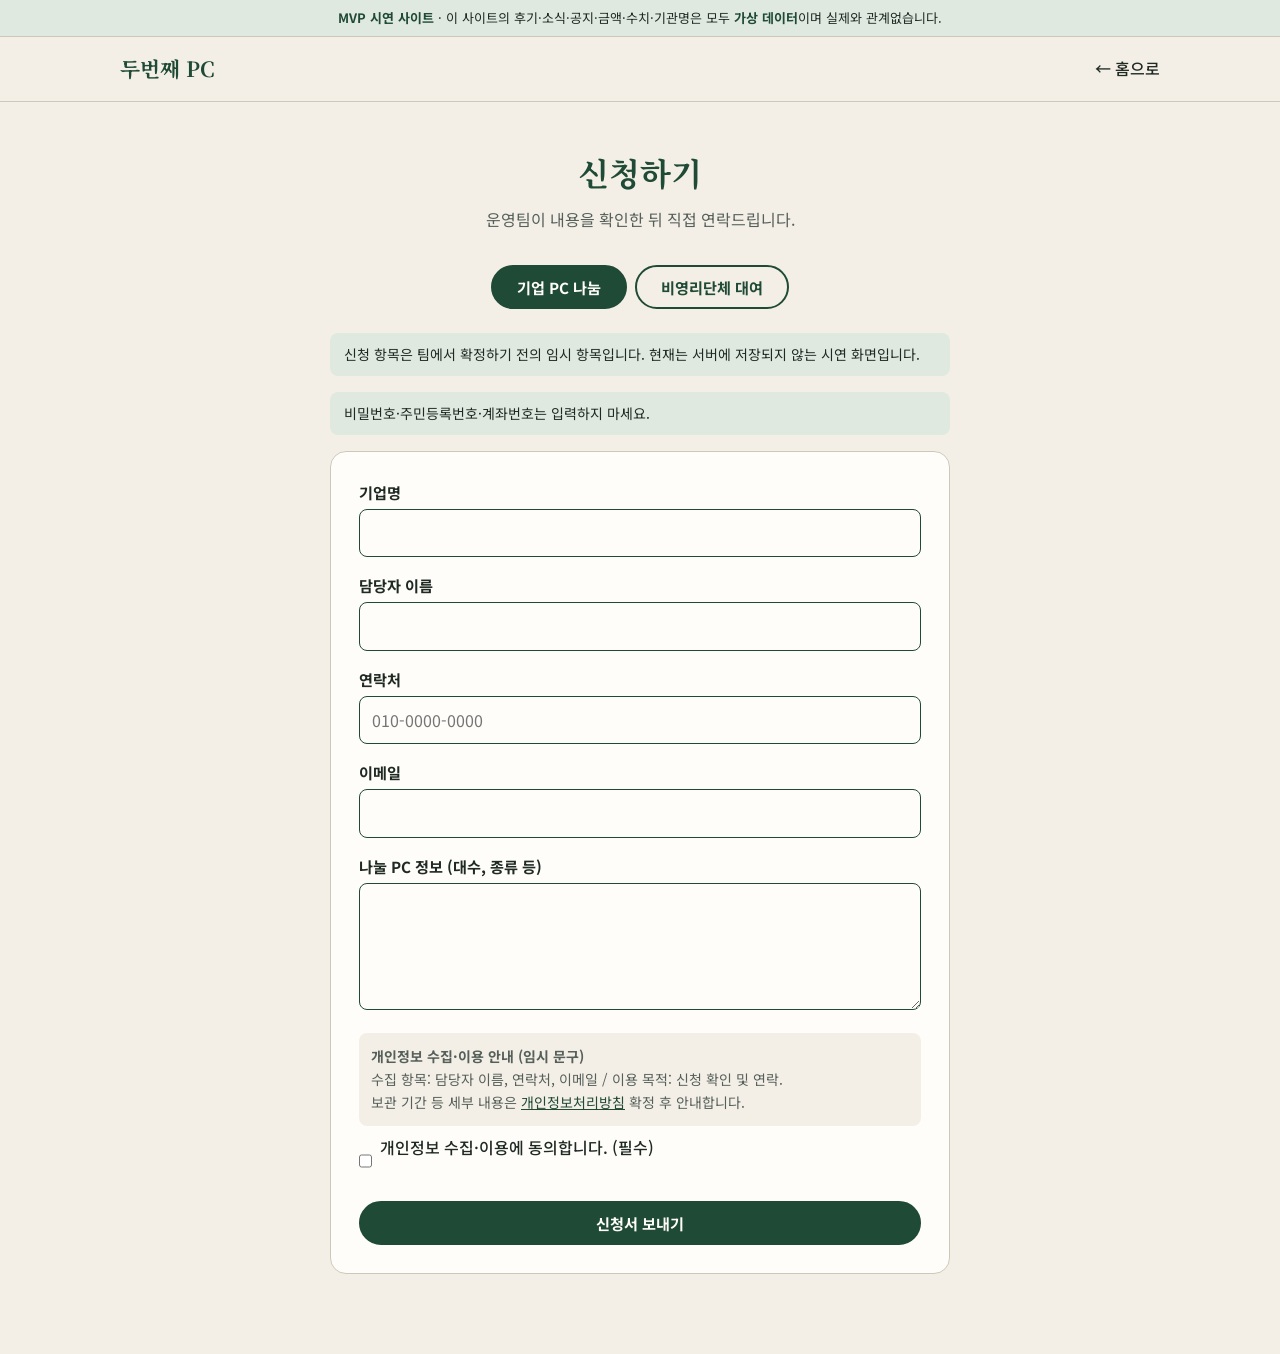
==== commit 8b0ff454: "MVP 시연용 가상 데이터 추가와 가상 데이터 안내 표시 - 모든 페이지 맨 위에 'MVP 시연 사이트 · 가상 데이터' 안내 띠 추가 - 소식·후기·공지·파트너·금액·ESG 수치" ====
--- a/second-pc/apply.html
+++ b/second-pc/apply.html
@@ -9,6 +9,7 @@
 <link rel="stylesheet" href="style.css">
 </head>
 <body>
+<div class="mvp-bar"><b>MVP 시연 사이트</b> · 이 사이트의 후기·소식·공지·금액·수치·기관명은 모두 <b>가상 데이터</b>이며 실제와 관계없습니다.</div>
 <header class="top">
   <div class="wrap">
     <a href="index.html" class="logo">두번째 PC</a>
--- a/second-pc/style.css
+++ b/second-pc/style.css
@@ -70,6 +70,7 @@
 .slide { position: absolute; inset: 0; display: flex; align-items: center; justify-content: center; flex-direction: column;
   opacity: 0; transition: opacity .6s; text-align: center; padding: 20px; font-family: var(--serif); font-size: 1.15rem; }
 .slide.on { opacity: 1; }
+.slide img { width: 100%; height: 100%; object-fit: cover; display: block; }
 .slide small { font-family: var(--sans); margin-top: 8px; font-size: .85rem; }
 .slide:nth-child(1) { background: var(--green-700); color: var(--on-green); }
 .slide:nth-child(2) { background: var(--green-100); color: var(--ink); }
@@ -187,3 +188,8 @@
   .g3, .g4, .g2 { grid-template-columns: 1fr; }
   .hero h1 { font-size: 1.6rem; }
 }
+
+/* MVP 안내 띠: 가상 데이터임을 모든 페이지 맨 위에 밝힙니다 */
+.mvp-bar { background: var(--green-100); color: var(--ink); text-align: center; font-size: 13px; line-height: 1.5; padding: 8px 16px; border-bottom: 1px solid var(--line); }
+.mvp-bar b { color: var(--green-900); }
+.sample { display: inline-block; background: var(--green-100); color: var(--green-900); font-size: .75rem; font-weight: 700; line-height: 1.6; padding: 0 8px; border-radius: var(--r-sm); margin-left: 6px; vertical-align: middle; }
